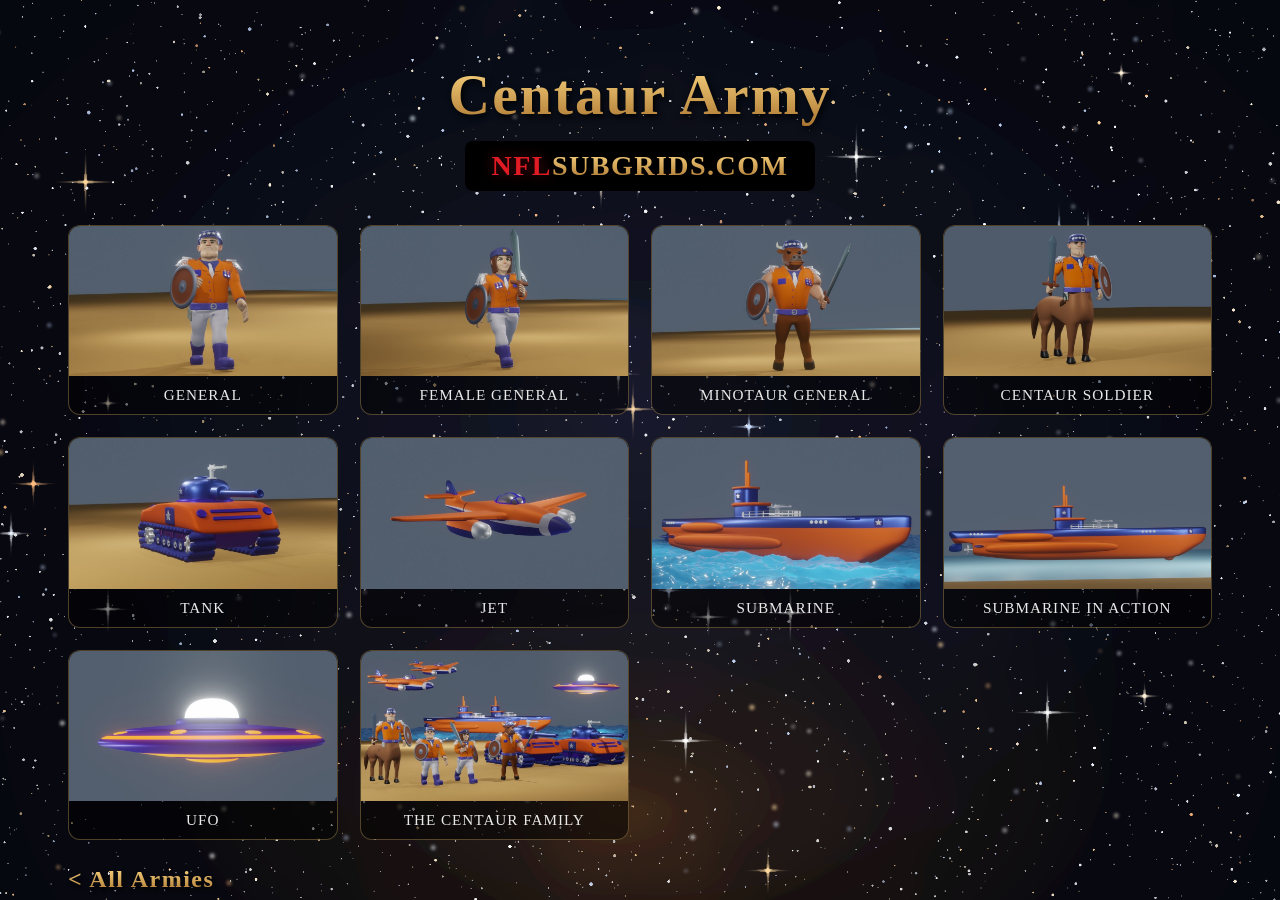
==== centaur.html @ 2d2798ca "NFLSUBGRIDS.COM plate links through to subgrids.com" ====
<!DOCTYPE html>
<html lang="en">
<head>
<meta charset="utf-8">
<meta name="viewport" content="width=device-width, initial-scale=1">
<title>Centaur Army | NFL SUBGRIDS</title>
<link rel="stylesheet" href="style.css">
</head>
<body>
<div class="wrap">
  <header>
    <h1 class="brand gold-only">Centaur Army</h1>
    <a class="sitename" href="https://subgrids.com" target="_blank" rel="noopener"><span class="nfl">NFL</span><span class="gold">SUBGRIDS.COM</span></a>
  </header>
  <div class="grid" style="margin-top:26px;">
    <div class="plate">
      <img src="imgs/centaur/01-general.jpg" alt="Centaur Army - General" loading="lazy">
      <div class="cap">General</div>
    </div>
    <div class="plate">
      <img src="imgs/centaur/02-female-general.jpg" alt="Centaur Army - Female General" loading="lazy">
      <div class="cap">Female General</div>
    </div>
    <div class="plate">
      <img src="imgs/centaur/03-minotaur-general.jpg" alt="Centaur Army - Minotaur General" loading="lazy">
      <div class="cap">Minotaur General</div>
    </div>
    <div class="plate">
      <img src="imgs/centaur/04-centaur-soldier.jpg" alt="Centaur Army - Centaur Soldier" loading="lazy">
      <div class="cap">Centaur Soldier</div>
    </div>
    <div class="plate">
      <img src="imgs/centaur/05-tank.jpg" alt="Centaur Army - Tank" loading="lazy">
      <div class="cap">Tank</div>
    </div>
    <div class="plate">
      <img src="imgs/centaur/06-jet.jpg" alt="Centaur Army - Jet" loading="lazy">
      <div class="cap">Jet</div>
    </div>
    <div class="plate">
      <img src="imgs/centaur/07-submarine.jpg" alt="Centaur Army - Submarine" loading="lazy">
      <div class="cap">Submarine</div>
    </div>
    <div class="plate">
      <img src="imgs/centaur/08-submarine-in-action.jpg" alt="Centaur Army - Submarine in Action" loading="lazy">
      <div class="cap">Submarine in Action</div>
    </div>
    <div class="plate">
      <img src="imgs/centaur/09-ufo.jpg" alt="Centaur Army - UFO" loading="lazy">
      <div class="cap">UFO</div>
    </div>
    <div class="plate">
      <img src="imgs/centaur/10-the-centaur-family.jpg" alt="Centaur Army - The Centaur Family" loading="lazy">
      <div class="cap">The Centaur Family</div>
    </div>
  </div>
  <a class="back" href="index.html">&lt; All Armies</a>
</div>
</body>
</html>
---- style.css ----
:root { --gold:#ddb667; --gold-lit:#f5c04d; }
* { box-sizing: border-box; }
body {
  margin:0; padding:0; background:#04040c url('assets/stars.png') center top / cover no-repeat fixed;
  color:#fff; font-family: Georgia, 'Times New Roman', serif; min-height:100vh;
  display:flex; flex-direction:column;
}
a { color: var(--gold-lit); }
.wrap { width:100%; max-width:1180px; margin:0 auto; padding:0 18px; flex:1 0 auto; }
header { text-align:center; padding:62px 0 8px; }
.brand {
  font-size:clamp(2.1rem, 6vw, 3.6rem); font-weight:bold; letter-spacing:2px; margin:0;
  filter:drop-shadow(2px 3px 3px rgba(0,0,0,.9));
}
/* NFL in red, SUBGRIDS in the site gold - used by the title and the footer */
.nfl { color:#e01b24; text-shadow:0 0 14px rgba(224,27,36,.45); }
.gold, .brand.gold-only {
  background:linear-gradient(to bottom,#FFDB85,#AA742F); -webkit-background-clip:text;
  background-clip:text; -webkit-text-fill-color:transparent; color:transparent;
}
.tagline { letter-spacing:5px; text-transform:uppercase; font-size:clamp(.72rem,2vw,.95rem);
  color:#dcdcdc; margin:6px 0 0; }
/* sits over the starfield, so it needs its own backing to stay readable */
.intro { max-width:900px; margin:24px auto 0; text-align:center; line-height:1.7;
  color:#fff; font-size:1.16rem; padding:16px 26px; border-radius:14px;
  text-shadow:0 2px 6px rgba(0,0,0,.95);
  /* evens the lines out so a single word cannot hang on its own */
  text-wrap:balance;
  background:radial-gradient(ellipse at center, rgba(0,0,0,.78) 0%, rgba(0,0,0,.6) 55%, transparent 85%); }
h2.section { text-align:center; font-size:1.5rem; color:var(--gold); letter-spacing:3px;
  text-transform:uppercase; margin:58px 0 26px; font-weight:normal; }
.grid { display:grid; grid-template-columns:repeat(auto-fill,minmax(260px,1fr)); gap:22px; }
/* home page: all five armies on one row, folding down on narrow screens */
.grid.five { grid-template-columns:repeat(5,1fr); gap:16px; }
@media (max-width:980px) { .grid.five { grid-template-columns:repeat(3,1fr); } }
@media (max-width:640px) { .grid.five { grid-template-columns:repeat(2,1fr); } }
.card { background:rgba(0,0,0,.55); border:1px solid rgba(221,182,103,.42); border-radius:12px;
  overflow:hidden; text-decoration:none; color:inherit; display:block;
  transition:transform .18s ease, border-color .18s ease, box-shadow .18s ease; }
.card:hover { transform:translateY(-4px); border-color:var(--gold-lit);
  box-shadow:0 10px 26px rgba(0,0,0,.65); }
.card img { width:100%; height:190px; object-fit:cover; display:block; background:#000; }
.card .label { padding:12px 14px; text-align:center; font-size:1.12rem; color:var(--gold-lit);
  letter-spacing:.6px; }
.plate { background:rgba(0,0,0,.5); border:1px solid rgba(221,182,103,.35); border-radius:12px;
  overflow:hidden; }
.plate img { width:100%; display:block; background:#000; }
.plate .cap { padding:10px 12px; text-align:center; font-size:.95rem; color:#e9e9e9;
  letter-spacing:1px; text-transform:uppercase; }
.back { display:inline-block; margin:26px 0 0; font-size:1.5rem; font-weight:bold;
  text-decoration:none; letter-spacing:1.5px;
  background:linear-gradient(to bottom,#FFDB85,#AA742F); -webkit-background-clip:text;
  background-clip:text; -webkit-text-fill-color:transparent; color:transparent;
  filter:drop-shadow(2px 3px 2px rgba(0,0,0,.85)); }
/* solid black plate, centred under the title - clickable through to subgrids.com */
.sitename { display:inline-block; margin:14px auto 0; padding:9px 26px; background:#000;
  border-radius:8px; font-size:1.75rem; font-weight:bold; letter-spacing:1.5px;
  text-decoration:none; }
.sitename:hover { box-shadow:0 0 14px rgba(221,182,103,.55); }
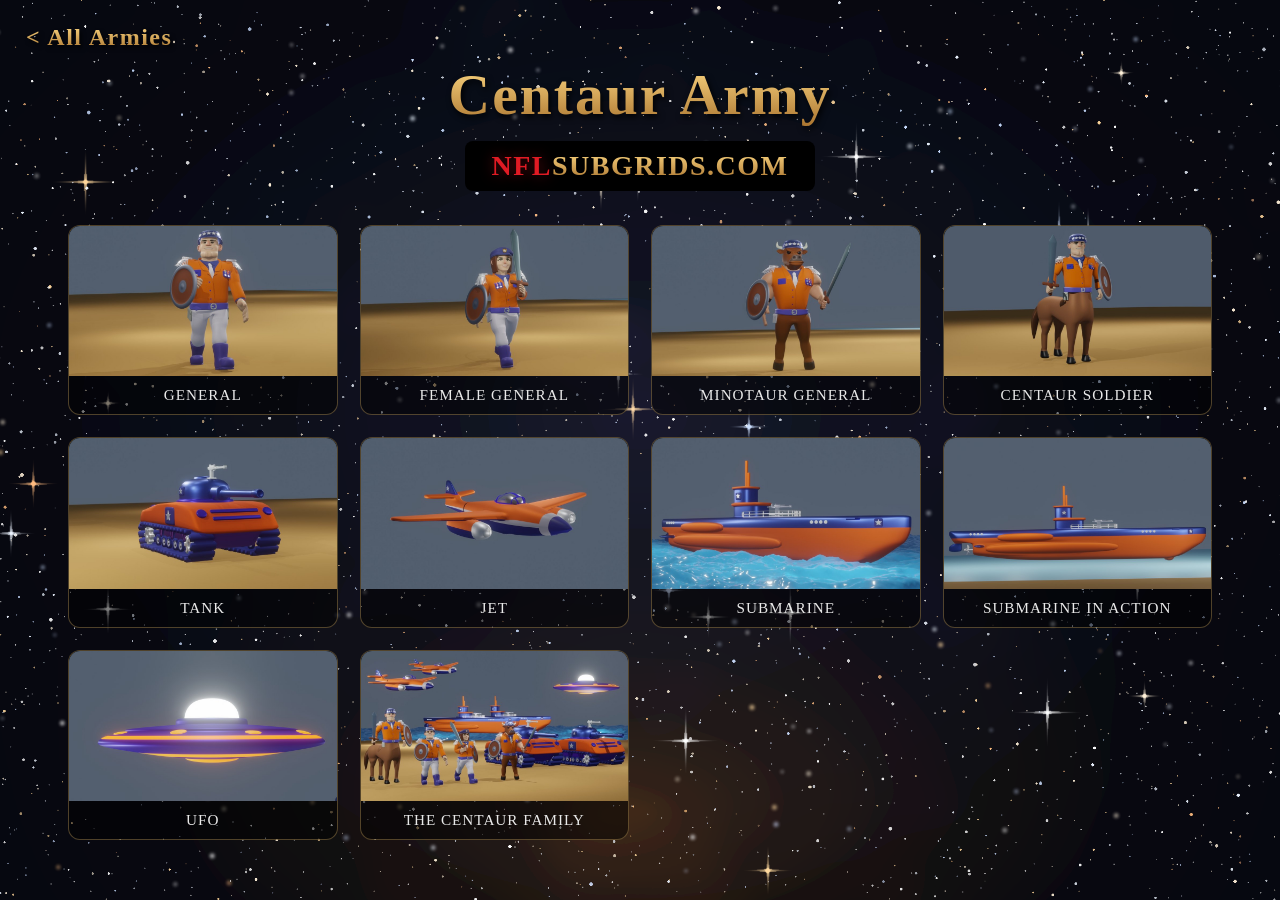
==== commit 7eca569c: "All Armies link moved to top left" ====
--- a/centaur.html
+++ b/centaur.html
@@ -8,6 +8,7 @@
 </head>
 <body>
 <div class="wrap">
+  <a class="back" href="index.html">&lt; All Armies</a>
   <header>
     <h1 class="brand gold-only">Centaur Army</h1>
     <a class="sitename" href="https://subgrids.com" target="_blank" rel="noopener"><span class="nfl">NFL</span><span class="gold">SUBGRIDS.COM</span></a>
@@ -54,7 +55,6 @@
       <div class="cap">The Centaur Family</div>
     </div>
   </div>
-  <a class="back" href="index.html">&lt; All Armies</a>
 </div>
 </body>
 </html>
--- a/style.css
+++ b/style.css
@@ -48,11 +48,15 @@
 .plate img { width:100%; display:block; background:#000; }
 .plate .cap { padding:10px 12px; text-align:center; font-size:.95rem; color:#e9e9e9;
   letter-spacing:1px; text-transform:uppercase; }
-.back { display:inline-block; margin:26px 0 0; font-size:1.5rem; font-weight:bold;
+/* top left of the page - sits over the header area so the title does not move */
+.back { position:absolute; top:24px; left:26px; z-index:2;
+  display:inline-block; margin:0; font-size:1.5rem; font-weight:bold;
   text-decoration:none; letter-spacing:1.5px;
   background:linear-gradient(to bottom,#FFDB85,#AA742F); -webkit-background-clip:text;
   background-clip:text; -webkit-text-fill-color:transparent; color:transparent;
   filter:drop-shadow(2px 3px 2px rgba(0,0,0,.85)); }
+/* on a phone the centred title needs the full width, so let it sit in the flow */
+@media (max-width:760px) { .back { position:static; margin:20px 0 0; } }
 /* solid black plate, centred under the title - clickable through to subgrids.com */
 .sitename { display:inline-block; margin:14px auto 0; padding:9px 26px; background:#000;
   border-radius:8px; font-size:1.75rem; font-weight:bold; letter-spacing:1.5px;
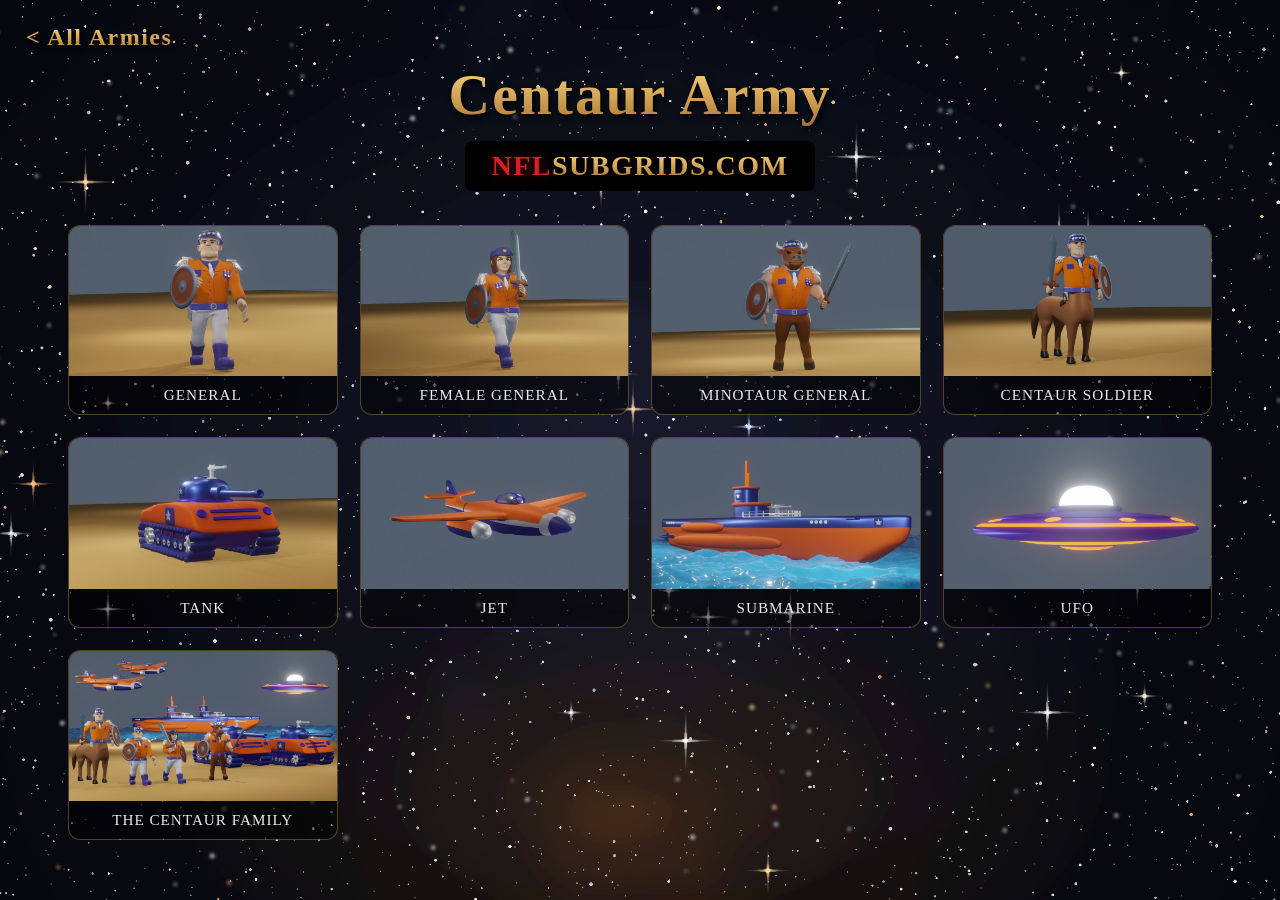
==== commit 81e6ac37: "Drop the duplicate Centaur submarine shot" ====
--- a/centaur.html
+++ b/centaur.html
@@ -4,7 +4,7 @@
 <meta charset="utf-8">
 <meta name="viewport" content="width=device-width, initial-scale=1">
 <title>Centaur Army | NFL SUBGRIDS</title>
-<link rel="stylesheet" href="style.css">
+<link rel="stylesheet" href="style.css?v=2">
 </head>
 <body>
 <div class="wrap">
@@ -43,10 +43,6 @@
       <div class="cap">Submarine</div>
     </div>
     <div class="plate">
-      <img src="imgs/centaur/08-submarine-in-action.jpg" alt="Centaur Army - Submarine in Action" loading="lazy">
-      <div class="cap">Submarine in Action</div>
-    </div>
-    <div class="plate">
       <img src="imgs/centaur/09-ufo.jpg" alt="Centaur Army - UFO" loading="lazy">
       <div class="cap">UFO</div>
     </div>
--- a/style.css
+++ b/style.css
@@ -28,8 +28,13 @@
   /* evens the lines out so a single word cannot hang on its own */
   text-wrap:balance;
   background:radial-gradient(ellipse at center, rgba(0,0,0,.78) 0%, rgba(0,0,0,.6) 55%, transparent 85%); }
-h2.section { text-align:center; font-size:1.5rem; color:var(--gold); letter-spacing:3px;
-  text-transform:uppercase; margin:58px 0 26px; font-weight:normal; }
+/* Dark pool behind the heading so the starfield stops breaking up the letters -
+   fades out at the edges rather than sitting in a hard black box. */
+h2.section { text-align:center; font-size:1.65rem; color:var(--gold); letter-spacing:3px;
+  text-transform:uppercase; margin:58px 0 26px; font-weight:bold;
+  padding:16px 0;
+  text-shadow:0 2px 6px rgba(0,0,0,.95);
+  background:radial-gradient(ellipse at center, rgba(0,0,0,.94) 0%, rgba(0,0,0,.8) 42%, transparent 74%); }
 .grid { display:grid; grid-template-columns:repeat(auto-fill,minmax(260px,1fr)); gap:22px; }
 /* home page: all five armies on one row, folding down on narrow screens */
 .grid.five { grid-template-columns:repeat(5,1fr); gap:16px; }
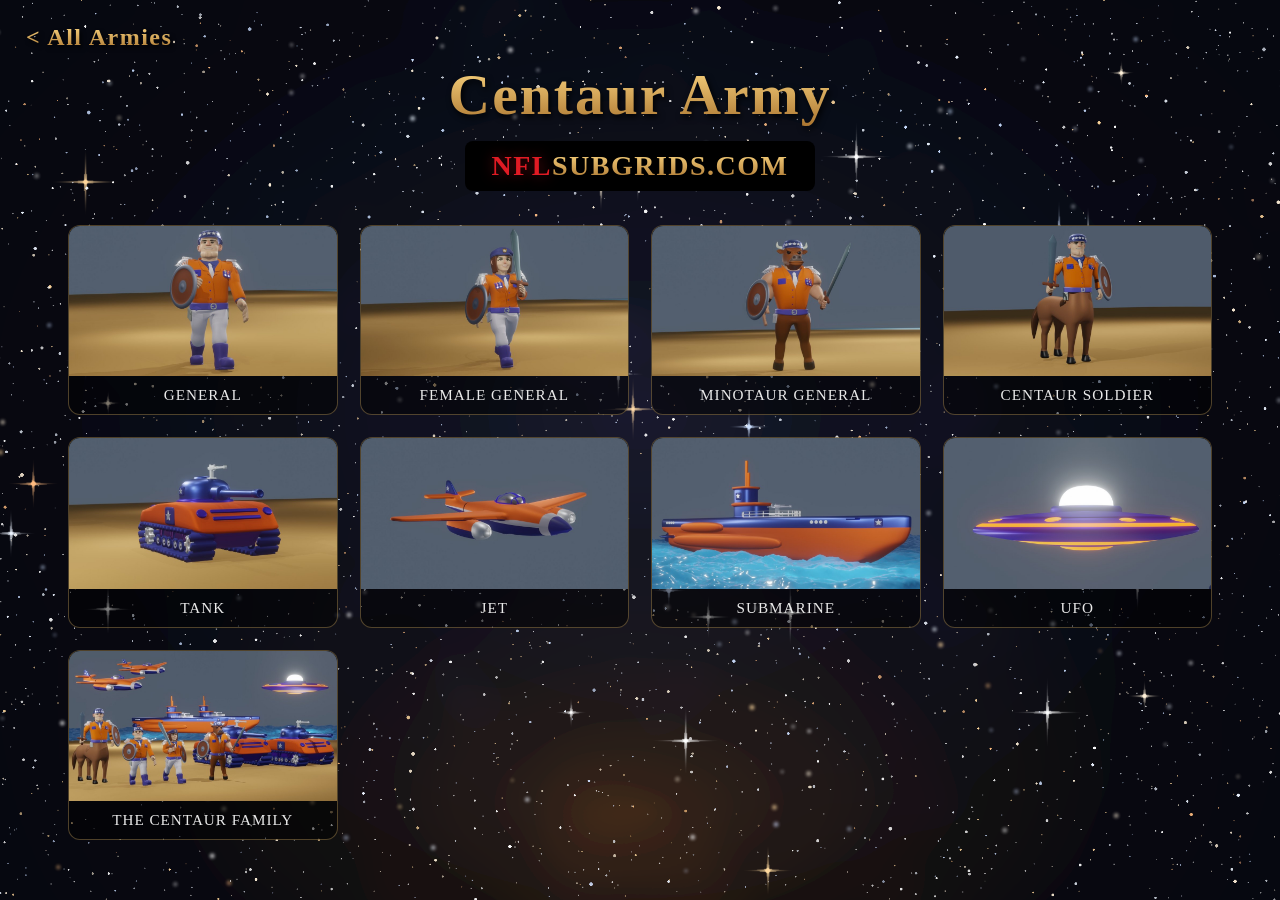
==== commit 61881bbf: "Tighten the heading blackout so it hugs the words" ====
--- a/centaur.html
+++ b/centaur.html
@@ -4,7 +4,7 @@
 <meta charset="utf-8">
 <meta name="viewport" content="width=device-width, initial-scale=1">
 <title>Centaur Army | NFL SUBGRIDS</title>
-<link rel="stylesheet" href="style.css?v=2">
+<link rel="stylesheet" href="style.css?v=4">
 </head>
 <body>
 <div class="wrap">
--- a/style.css
+++ b/style.css
@@ -34,7 +34,8 @@
   text-transform:uppercase; margin:58px 0 26px; font-weight:bold;
   padding:16px 0;
   text-shadow:0 2px 6px rgba(0,0,0,.95);
-  background:radial-gradient(ellipse at center, rgba(0,0,0,.94) 0%, rgba(0,0,0,.8) 42%, transparent 74%); }
+  /* sized in em so the pool hugs the words and scales with the type */
+  background:radial-gradient(ellipse 8.5em 2.6em at center, rgba(0,0,0,.94) 0%, rgba(0,0,0,.85) 45%, transparent 100%); }
 .grid { display:grid; grid-template-columns:repeat(auto-fill,minmax(260px,1fr)); gap:22px; }
 /* home page: all five armies on one row, folding down on narrow screens */
 .grid.five { grid-template-columns:repeat(5,1fr); gap:16px; }
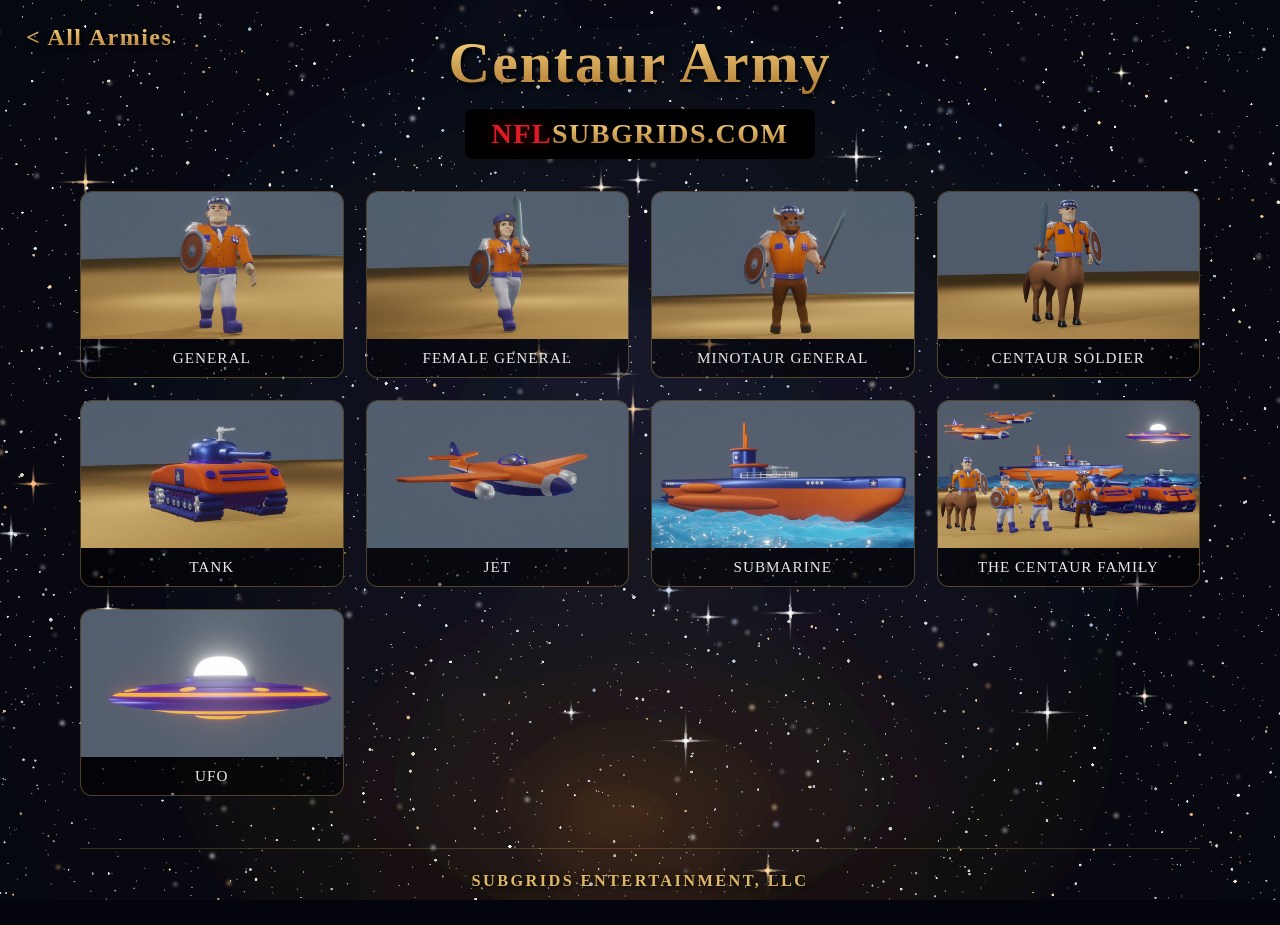
==== commit 3a279c1f: "Pull content up, add company footer, UFO last on every army" ====
--- a/centaur.html
+++ b/centaur.html
@@ -4,7 +4,7 @@
 <meta charset="utf-8">
 <meta name="viewport" content="width=device-width, initial-scale=1">
 <title>Centaur Army | NFL SUBGRIDS</title>
-<link rel="stylesheet" href="style.css?v=4">
+<link rel="stylesheet" href="style.css?v=5">
 </head>
 <body>
 <div class="wrap">
@@ -43,14 +43,15 @@
       <div class="cap">Submarine</div>
     </div>
     <div class="plate">
+      <img src="imgs/centaur/10-the-centaur-family.jpg" alt="Centaur Army - The Centaur Family" loading="lazy">
+      <div class="cap">The Centaur Family</div>
+    </div>
+    <div class="plate">
       <img src="imgs/centaur/09-ufo.jpg" alt="Centaur Army - UFO" loading="lazy">
       <div class="cap">UFO</div>
     </div>
-    <div class="plate">
-      <img src="imgs/centaur/10-the-centaur-family.jpg" alt="Centaur Army - The Centaur Family" loading="lazy">
-      <div class="cap">The Centaur Family</div>
-    </div>
   </div>
+  <div class="sitefoot">Subgrids Entertainment, LLC</div>
 </div>
 </body>
 </html>
--- a/style.css
+++ b/style.css
@@ -7,8 +7,8 @@
   display:flex; flex-direction:column;
 }
 a { color: var(--gold-lit); }
-.wrap { width:100%; max-width:1180px; margin:0 auto; padding:0 18px; flex:1 0 auto; }
-header { text-align:center; padding:62px 0 8px; }
+.wrap { width:100%; max-width:1180px; margin:0 auto; padding:0 30px; flex:1 0 auto; }
+header { text-align:center; padding:30px 0 6px; }
 .brand {
   font-size:clamp(2.1rem, 6vw, 3.6rem); font-weight:bold; letter-spacing:2px; margin:0;
   filter:drop-shadow(2px 3px 3px rgba(0,0,0,.9));
@@ -22,7 +22,7 @@
 .tagline { letter-spacing:5px; text-transform:uppercase; font-size:clamp(.72rem,2vw,.95rem);
   color:#dcdcdc; margin:6px 0 0; }
 /* sits over the starfield, so it needs its own backing to stay readable */
-.intro { max-width:900px; margin:24px auto 0; text-align:center; line-height:1.7;
+.intro { max-width:900px; margin:18px auto 0; text-align:center; line-height:1.7;
   color:#fff; font-size:1.16rem; padding:16px 26px; border-radius:14px;
   text-shadow:0 2px 6px rgba(0,0,0,.95);
   /* evens the lines out so a single word cannot hang on its own */
@@ -31,7 +31,7 @@
 /* Dark pool behind the heading so the starfield stops breaking up the letters -
    fades out at the edges rather than sitting in a hard black box. */
 h2.section { text-align:center; font-size:1.65rem; color:var(--gold); letter-spacing:3px;
-  text-transform:uppercase; margin:58px 0 26px; font-weight:bold;
+  text-transform:uppercase; margin:34px 0 22px; font-weight:bold;
   padding:16px 0;
   text-shadow:0 2px 6px rgba(0,0,0,.95);
   /* sized in em so the pool hugs the words and scales with the type */
@@ -68,3 +68,10 @@
   border-radius:8px; font-size:1.75rem; font-weight:bold; letter-spacing:1.5px;
   text-decoration:none; }
 .sitename:hover { box-shadow:0 0 14px rgba(221,182,103,.55); }
+
+/* company line at the foot of every page */
+.sitefoot { margin:52px 0 0; padding:22px 0 34px; text-align:center;
+  border-top:1px solid rgba(221,182,103,.22);
+  font-size:1.02rem; font-weight:bold; letter-spacing:2.4px;
+  text-transform:uppercase; color:var(--gold);
+  text-shadow:0 2px 5px rgba(0,0,0,.9); }
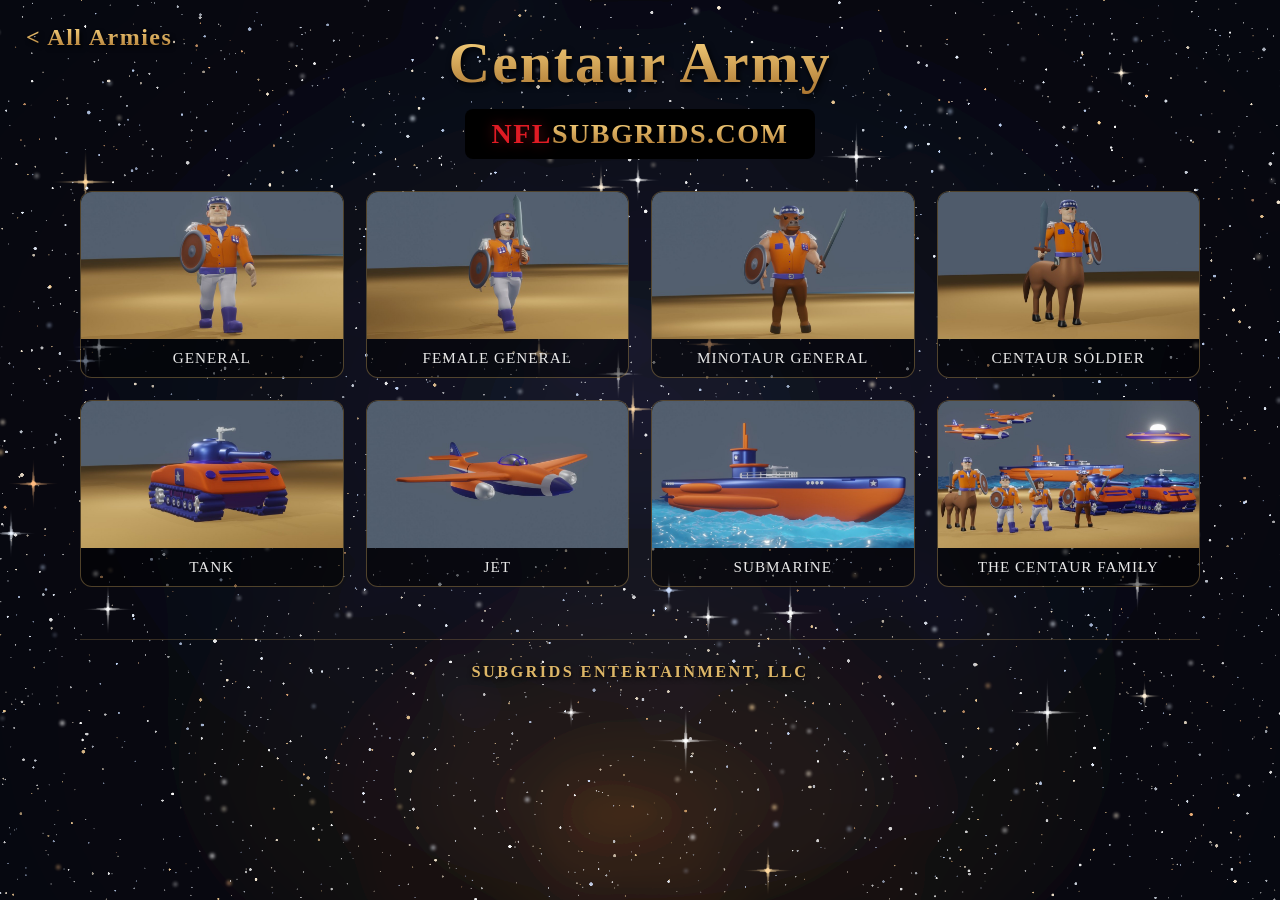
==== commit 3e990677: "Per-army cull so every page sits on clean rows" ====
--- a/centaur.html
+++ b/centaur.html
@@ -4,7 +4,7 @@
 <meta charset="utf-8">
 <meta name="viewport" content="width=device-width, initial-scale=1">
 <title>Centaur Army | NFL SUBGRIDS</title>
-<link rel="stylesheet" href="style.css?v=5">
+<link rel="stylesheet" href="style.css?v=6">
 </head>
 <body>
 <div class="wrap">
@@ -46,10 +46,6 @@
       <img src="imgs/centaur/10-the-centaur-family.jpg" alt="Centaur Army - The Centaur Family" loading="lazy">
       <div class="cap">The Centaur Family</div>
     </div>
-    <div class="plate">
-      <img src="imgs/centaur/09-ufo.jpg" alt="Centaur Army - UFO" loading="lazy">
-      <div class="cap">UFO</div>
-    </div>
   </div>
   <div class="sitefoot">Subgrids Entertainment, LLC</div>
 </div>
